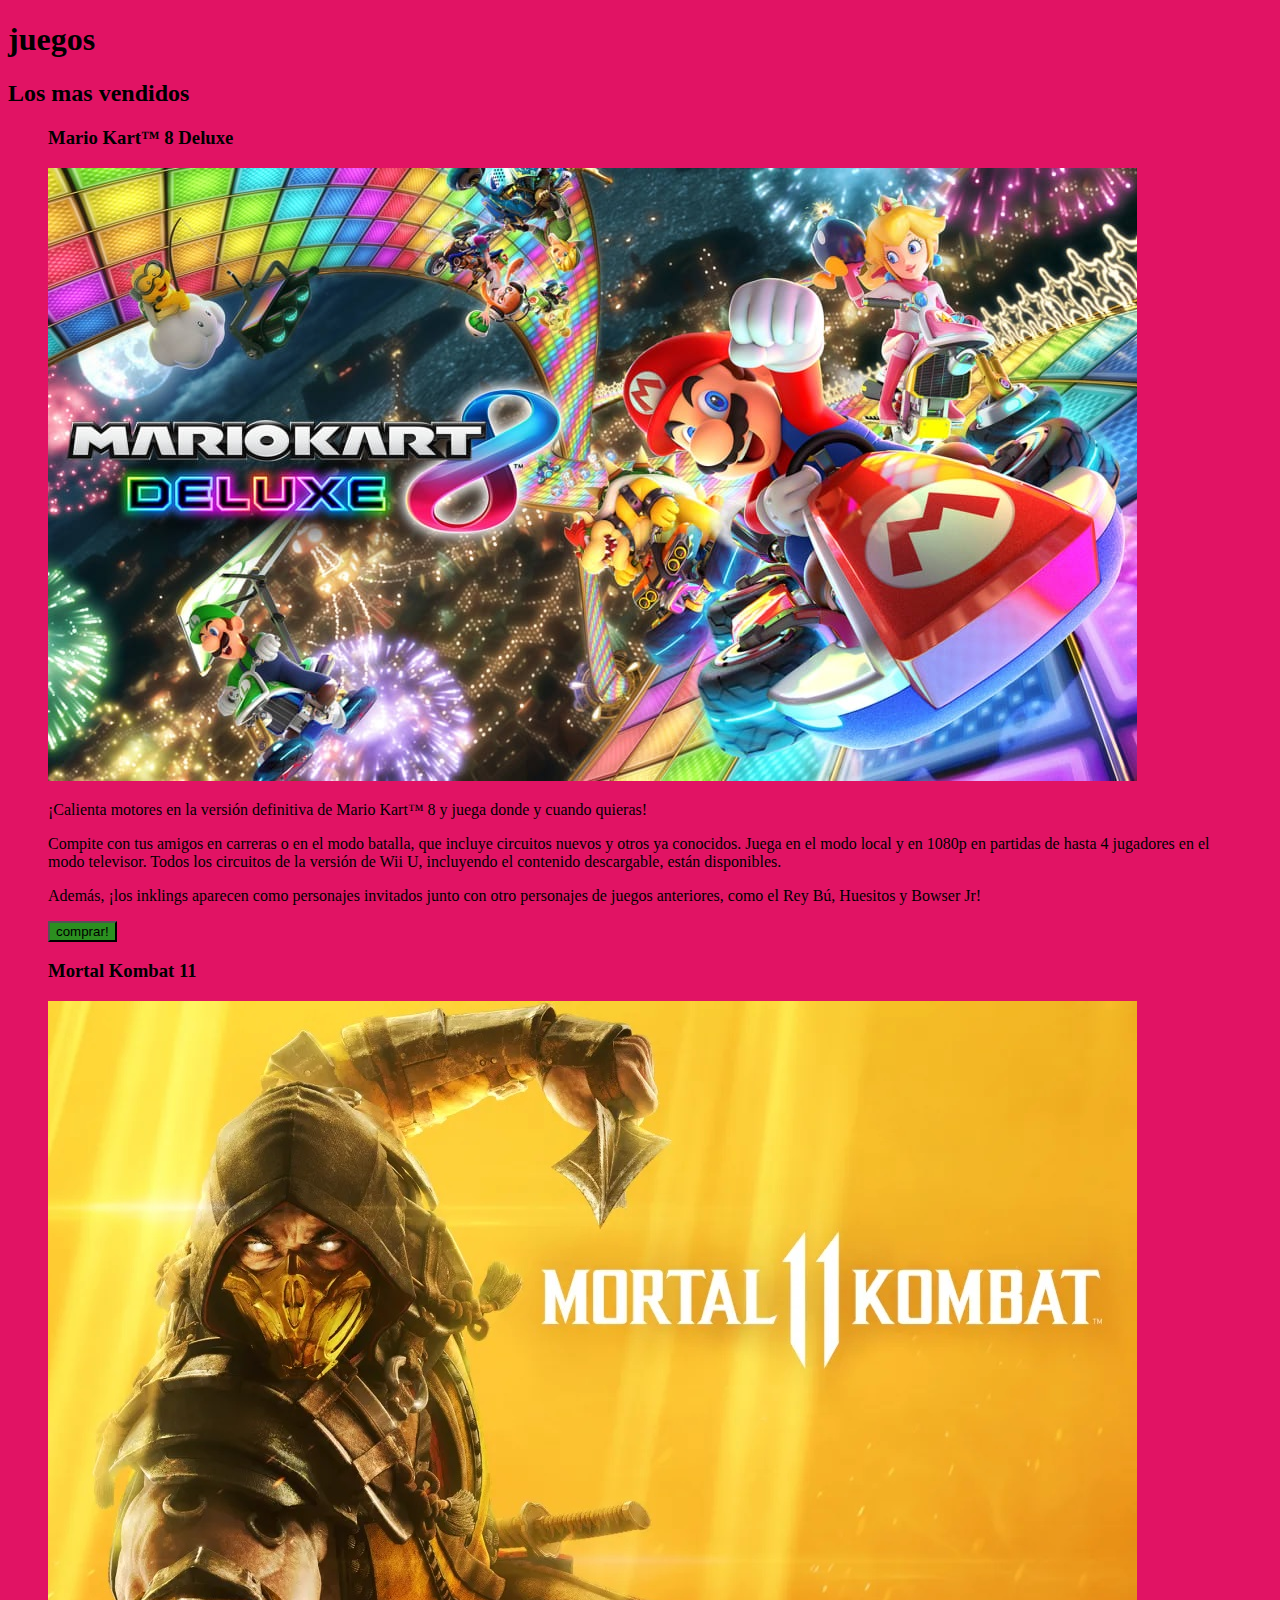
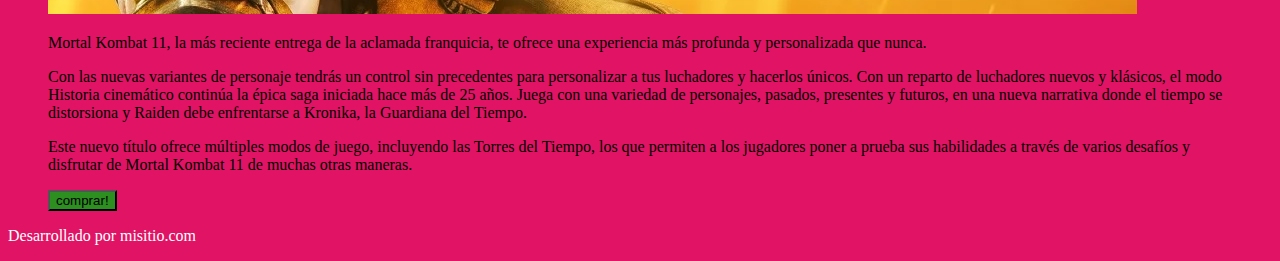
==== index.html @ 732f4241 "primer commit" ====
<!DOCTYPE html>
<html lang="en">
<head>
    <meta charset="UTF-8">
    <meta name="viewport" content="width=device-width, initial-scale=1.0">
    <title>Document</title>
    <link rel="stylesheet" href="./css/estilos-1.css">
    <style>
        
       body{
            background-color: rgb(225, 19, 100);
        }

    </style>
    
    
    <header>
        
        <h1 class="titulo">
            juegos
        </h1>
    </header>

</head>
<body>
    
    <main class="main">
        <section>
                 <h2 class="h2">
                     Los mas vendidos   
                </h2>
           
               
                <figure class="imgMario">          
                <h3 class="h3"> Mario Kart™ 8 Deluxe</h3>
                <img src=".//img/mario-kart-8-deluxe.jpg" alt="marioKart" >
                <p>¡Calienta motores en la versión definitiva de Mario Kart™ 8 y juega donde y cuando quieras!</p>

                <p>  Compite con tus amigos en carreras o en el modo batalla, que incluye circuitos nuevos y otros ya conocidos.
                    Juega en el modo local y en 1080p en partidas de hasta 4 jugadores en el modo televisor.
                    Todos los circuitos de la versión de Wii U, incluyendo el contenido descargable, están disponibles.</p>
                    
                    <p>  Además, ¡los inklings aparecen como personajes invitados junto con otro personajes de juegos anteriores,
                    como el Rey Bú, Huesitos y Bowser Jr!
                    </p>
                <div class="infomario">
                <a href="infomario.html"><button style="background-color: rgb(44, 143, 32);">comprar!</button> </a>
                </div>
                </figure>
            
            <article>
                <figure class="imgMortal">
                    <h3 class="h3">Mortal Kombat 11</h3>
                    <img src=".//img/mortal-kombat-11.jpg" alt="mortal-kombat-11">
                    <p></p> Mortal Kombat 11, la más reciente entrega de la aclamada franquicia,
                    te ofrece una experiencia más profunda y personalizada que nunca. </p>

                    <p>Con las nuevas variantes de personaje tendrás un control sin precedentes
                    para personalizar a tus luchadores y hacerlos únicos.
                    Con un reparto de luchadores nuevos y klásicos, el modo Historia cinemático
                    continúa la épica saga iniciada hace más de 25 años.
                    Juega con una variedad de personajes, pasados, presentes y futuros,
                    en una nueva narrativa donde el tiempo se distorsiona y Raiden debe
                    enfrentarse a Kronika, la Guardiana del Tiempo. </p>

                    <p>Este nuevo título ofrece múltiples modos de juego, incluyendo las Torres del Tiempo,
los que permiten a los jugadores poner a prueba sus habilidades a través de varios
                    desafíos y disfrutar de Mortal Kombat 11 de muchas otras maneras. </p>
                    <div class="infomortal">
                        <a href="infomortal.html"><button style="background-color: rgb(44, 143, 32);">comprar!</button> </a>
                        </div>

                </figure>
            </article>
        </section>
 
 
 
 
 
    </main>  
    <footer class="footer">
        <p style="color: white;">
            Desarrollado por misitio.com
        </p>
    </footer>
</body>
</html>
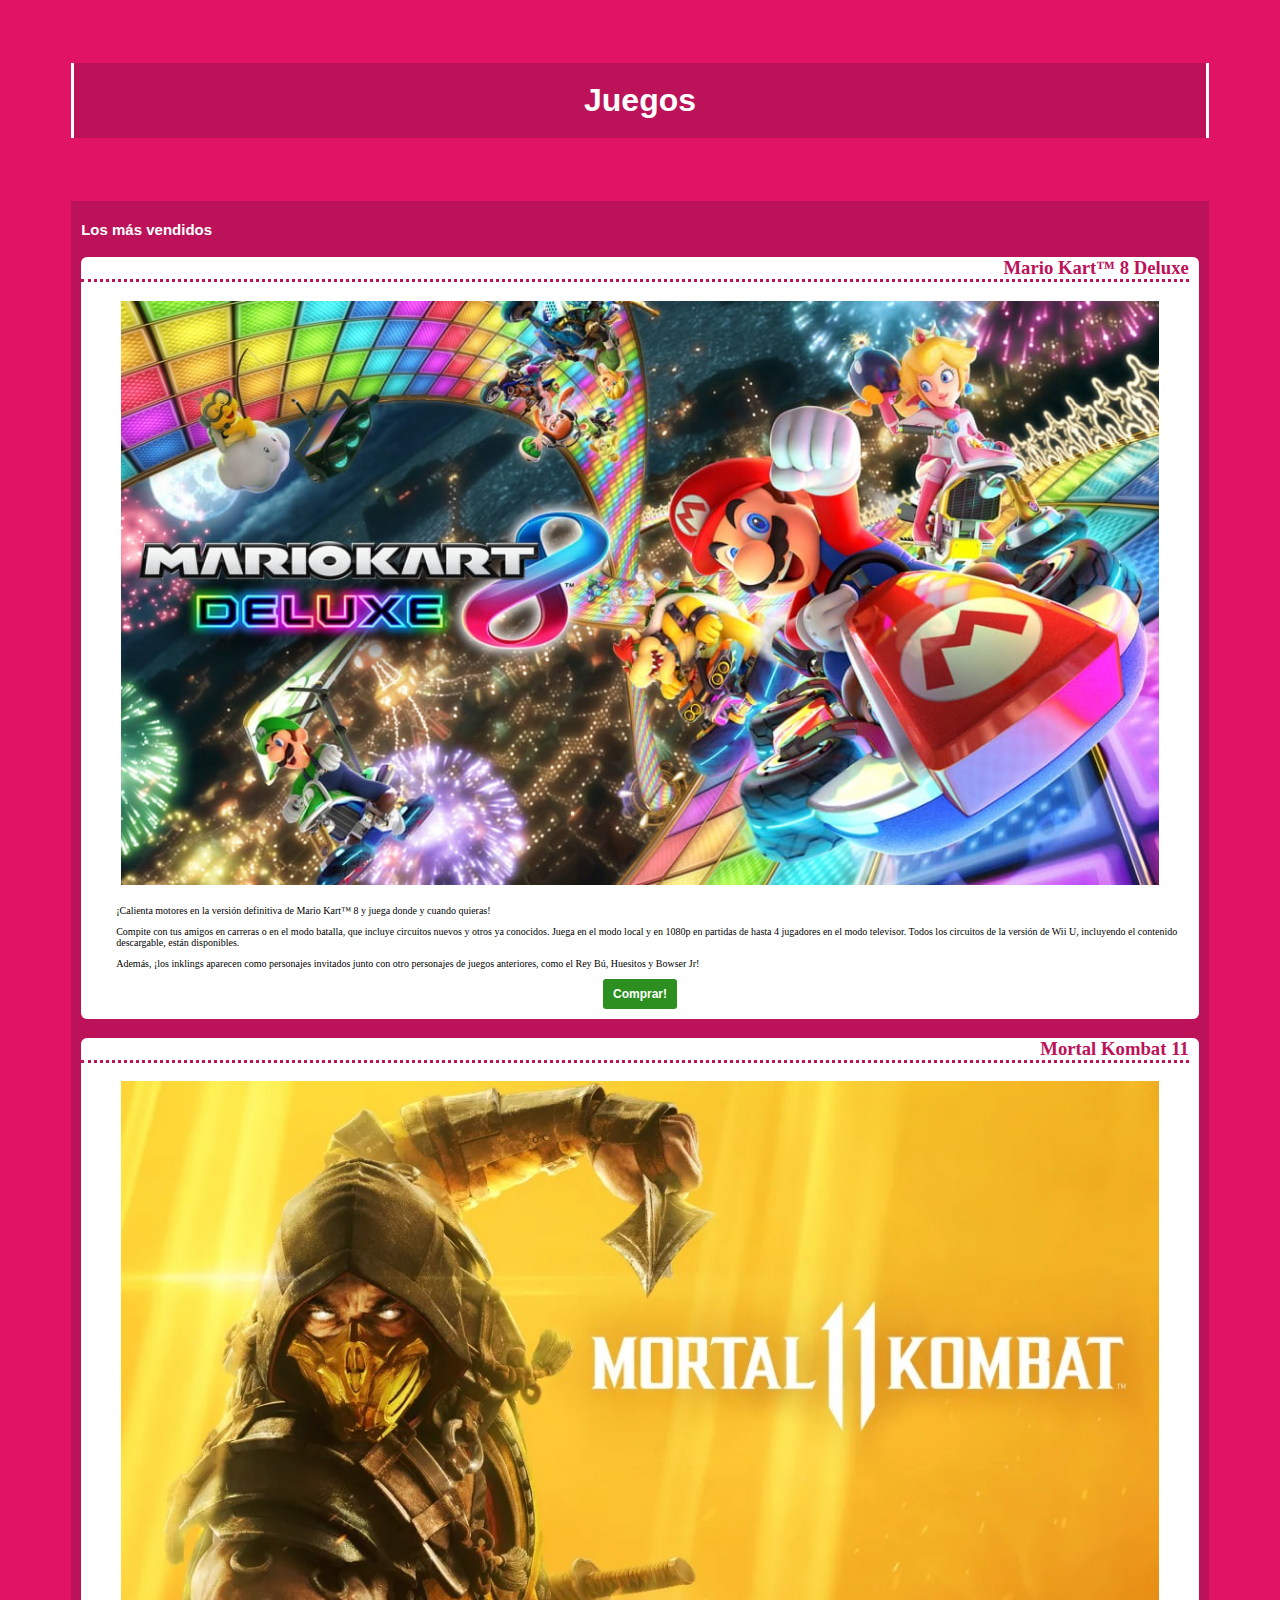
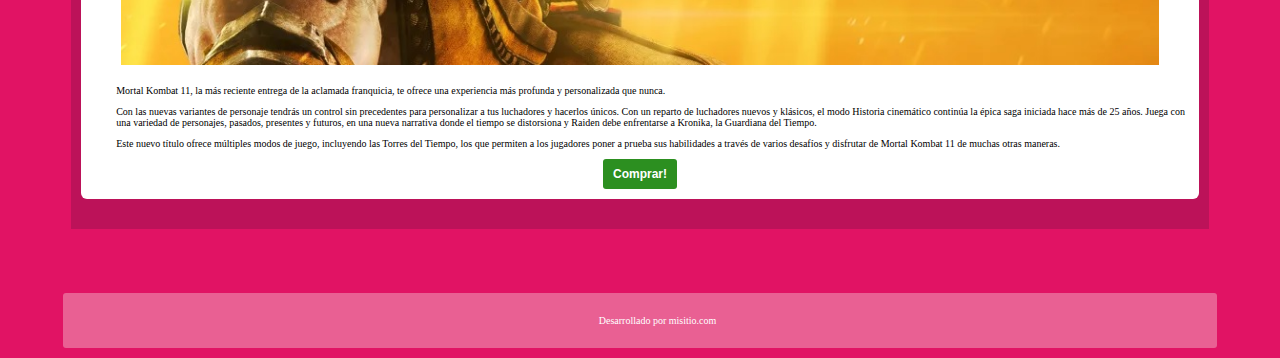
==== commit 972b4d99: "Se ordena el codigo y hacen correcciones" ====
--- a/index.html
+++ b/index.html
@@ -1,88 +1,74 @@
 <!DOCTYPE html>
-<html lang="en">
+<html lang="es">
 <head>
     <meta charset="UTF-8">
     <meta name="viewport" content="width=device-width, initial-scale=1.0">
-    <title>Document</title>
-    <link rel="stylesheet" href="./css/estilos-1.css">
-    <style>
-        
-       body{
-            background-color: rgb(225, 19, 100);
-        }
+    <title>Facunado Diaz - Loren Seballes - Juegos</title>
+    <link rel="stylesheet" href="./estilos-1.css">
 
-    </style>
-    
-    
+</head>
+<body>
+
     <header>
         
         <h1 class="titulo">
-            juegos
+            Juegos
         </h1>
     </header>
-
-</head>
-<body>
     
     <main class="main">
-        <section>
-                 <h2 class="h2">
-                     Los mas vendidos   
+        <section class="cajaPrincipal">
+                 <h2 class="subTitulo">
+                     Los más vendidos   
                 </h2>
            
-               
-                <figure class="imgMario">          
-                <h3 class="h3"> Mario Kart™ 8 Deluxe</h3>
-                <img src=".//img/mario-kart-8-deluxe.jpg" alt="marioKart" >
-                <p>¡Calienta motores en la versión definitiva de Mario Kart™ 8 y juega donde y cuando quieras!</p>
-
-                <p>  Compite con tus amigos en carreras o en el modo batalla, que incluye circuitos nuevos y otros ya conocidos.
+               <div class="cajaImg">
+                <h3 class="nombreJuego"> Mario Kart™ 8 Deluxe</h3>
+                <figure>
+                     <img class="mario" src=".//img/mario-kart-8-deluxe.jpg" alt="marioKart" >
+                </figure>
+                <p>¡Calienta motores en la versión definitiva de Mario Kart™ 8 y juega donde y cuando quieras! </p>
+                <p> Compite con tus amigos en carreras o en el modo batalla, que incluye circuitos nuevos y otros ya conocidos.
                     Juega en el modo local y en 1080p en partidas de hasta 4 jugadores en el modo televisor.
-                    Todos los circuitos de la versión de Wii U, incluyendo el contenido descargable, están disponibles.</p>
-                    
-                    <p>  Además, ¡los inklings aparecen como personajes invitados junto con otro personajes de juegos anteriores,
-                    como el Rey Bú, Huesitos y Bowser Jr!
-                    </p>
-                <div class="infomario">
-                <a href="infomario.html"><button style="background-color: rgb(44, 143, 32);">comprar!</button> </a>
+                     Todos los circuitos de la versión de Wii U, incluyendo el contenido descargable, están disponibles. </p>
+                    <p>Además, ¡los inklings aparecen como personajes invitados junto con otro personajes de juegos anteriores,
+                        como el Rey Bú, Huesitos y Bowser Jr!</p>
+                    <div class="infomario">
+                        <a href="infomario.html"><button class="botonComprar">Comprar!</button> </a>
+                     </div>
                 </div>
-                </figure>
+                  
+                
             
-            <article>
-                <figure class="imgMortal">
-                    <h3 class="h3">Mortal Kombat 11</h3>
-                    <img src=".//img/mortal-kombat-11.jpg" alt="mortal-kombat-11">
-                    <p></p> Mortal Kombat 11, la más reciente entrega de la aclamada franquicia,
-                    te ofrece una experiencia más profunda y personalizada que nunca. </p>
-
-                    <p>Con las nuevas variantes de personaje tendrás un control sin precedentes
+                <div class="cajaImg">
+                    <h3 class="nombreJuego">Mortal Kombat 11</h3>
+                    <figure>
+                         <img class="kombat" src=".//img/mortal-kombat-11.jpg" alt="mortal-kombat-11">
+                        </figure>
+                    <p> Mortal Kombat 11, la más reciente entrega de la aclamada franquicia,
+                        te ofrece una experiencia más profunda y personalizada que nunca.</p>
+                        <p>Con las nuevas variantes de personaje tendrás un control sin precedentes
                     para personalizar a tus luchadores y hacerlos únicos.
                     Con un reparto de luchadores nuevos y klásicos, el modo Historia cinemático
                     continúa la épica saga iniciada hace más de 25 años.
                     Juega con una variedad de personajes, pasados, presentes y futuros,
                     en una nueva narrativa donde el tiempo se distorsiona y Raiden debe
                     enfrentarse a Kronika, la Guardiana del Tiempo. </p>
-
-                    <p>Este nuevo título ofrece múltiples modos de juego, incluyendo las Torres del Tiempo,
-los que permiten a los jugadores poner a prueba sus habilidades a través de varios
+                        <p>Este nuevo título ofrece múltiples modos de juego, incluyendo las Torres del Tiempo,
+                    los que permiten a los jugadores poner a prueba sus habilidades a través de varios
                     desafíos y disfrutar de Mortal Kombat 11 de muchas otras maneras. </p>
                     <div class="infomortal">
-                        <a href="infomortal.html"><button style="background-color: rgb(44, 143, 32);">comprar!</button> </a>
+                        <a href="infomortal.html"><button class="botonComprar">Comprar!</button> </a>
                         </div>
-
-                </figure>
-            </article>
+                    </div>
         </section>
  
- 
- 
- 
- 
-    </main>  
+      </main>  
     <footer class="footer">
-        <p style="color: white;">
+        <p>
             Desarrollado por misitio.com
         </p>
     </footer>
 </body>
+
 </html>--- a/estilos-1.css
+++ b/estilos-1.css
@@ -0,0 +1,130 @@
+
+body{
+    background-color: rgb(225, 19, 100);
+}
+
+.titulo{
+    font-family: Arial, Helvetica, sans-serif;
+    color: white;
+    text-align: center;
+    background-color: rgb(188, 18, 89) ;
+    border-right: 3px white solid;
+    border-left: 3px white solid;
+    line-height: 75px;
+    margin:5%;    
+}
+.main{
+   
+    margin: 5%;
+    background-color:rgb(188, 18, 89) ;
+    height: 120%;
+}
+.subTitulo{
+    color: white;
+    font-family: Arial, Helvetica, sans-serif;
+    pointer-events: all;
+    padding-top: 20px;
+    padding-left: 10px;
+    font-size: 15px;
+}
+
+.mario{
+  margin: px;
+  width: 100%;
+  height: 100%;
+    
+}
+.cajaPrincipal {
+   
+    border-radius: 25px;
+    padding-bottom: 30px;
+}
+.cajaImg {
+    background-color: white;
+    margin-left: 10px;
+    margin-right: 10px;
+    border: none;
+    border-radius: 6px;
+   
+}
+p {
+    font-size: 10px;
+    margin-left: 35px;
+}
+
+.nombreJuego{
+    color:rgb(188, 18, 89);
+    text-align: right;
+   border-bottom-style:dotted ;
+   margin-right: 10px;
+}
+
+.kombat{
+    margin: px;
+    width: 100%;
+    height: 100%;
+}
+
+.botonComprar {
+    background-color: rgb(44, 143, 32);
+    font-size: 12px;
+    padding: 8px 10px;
+    color: white;
+    border: none;
+    border-radius: 3px;
+    cursor: pointer;
+    margin-bottom: 10px;
+    font-weight: bold;
+}
+
+.comprar{
+    text-align: center;
+    background: rgb(44, 143, 32);
+    font-family: Arial, Helvetica, sans-serif;
+    
+
+}
+.footer{
+    margin: 0px 55px;
+    background-color: #E96093;
+    text-align: center;
+    line-height: 55px;
+    border: none;
+    border-radius: 3px;
+    color: white;
+}
+.infomortal{
+    text-align: center;   
+}
+.infomario{
+    text-align: center;
+}
+.Tmortal{
+    font-family: Arial, Helvetica, sans-serif;
+    color:  rgb(254, 197, 1);
+    text-align: center;
+    background-color: rgb(15, 10, 12) ;
+    border-right: 3px rgb(254, 197, 1) solid;
+    border-left: 3px rgb(254, 197, 1) solid;
+    line-height: 75px;
+    margin:5%;    
+}
+.h2mortal{
+    font-size:30px;
+}
+.mainmortal{
+    text-align: center;
+    background-color: rgb(15, 10, 12) ;
+    color: rgb(254, 197, 1) ;
+    margin:5%;
+}
+.imagenes{
+    width: 40%;
+    display: flex;
+    border: 3px rgb(254, 197, 1);
+}
+.botonmo{
+    text-align: center;
+    color: black;
+    
+}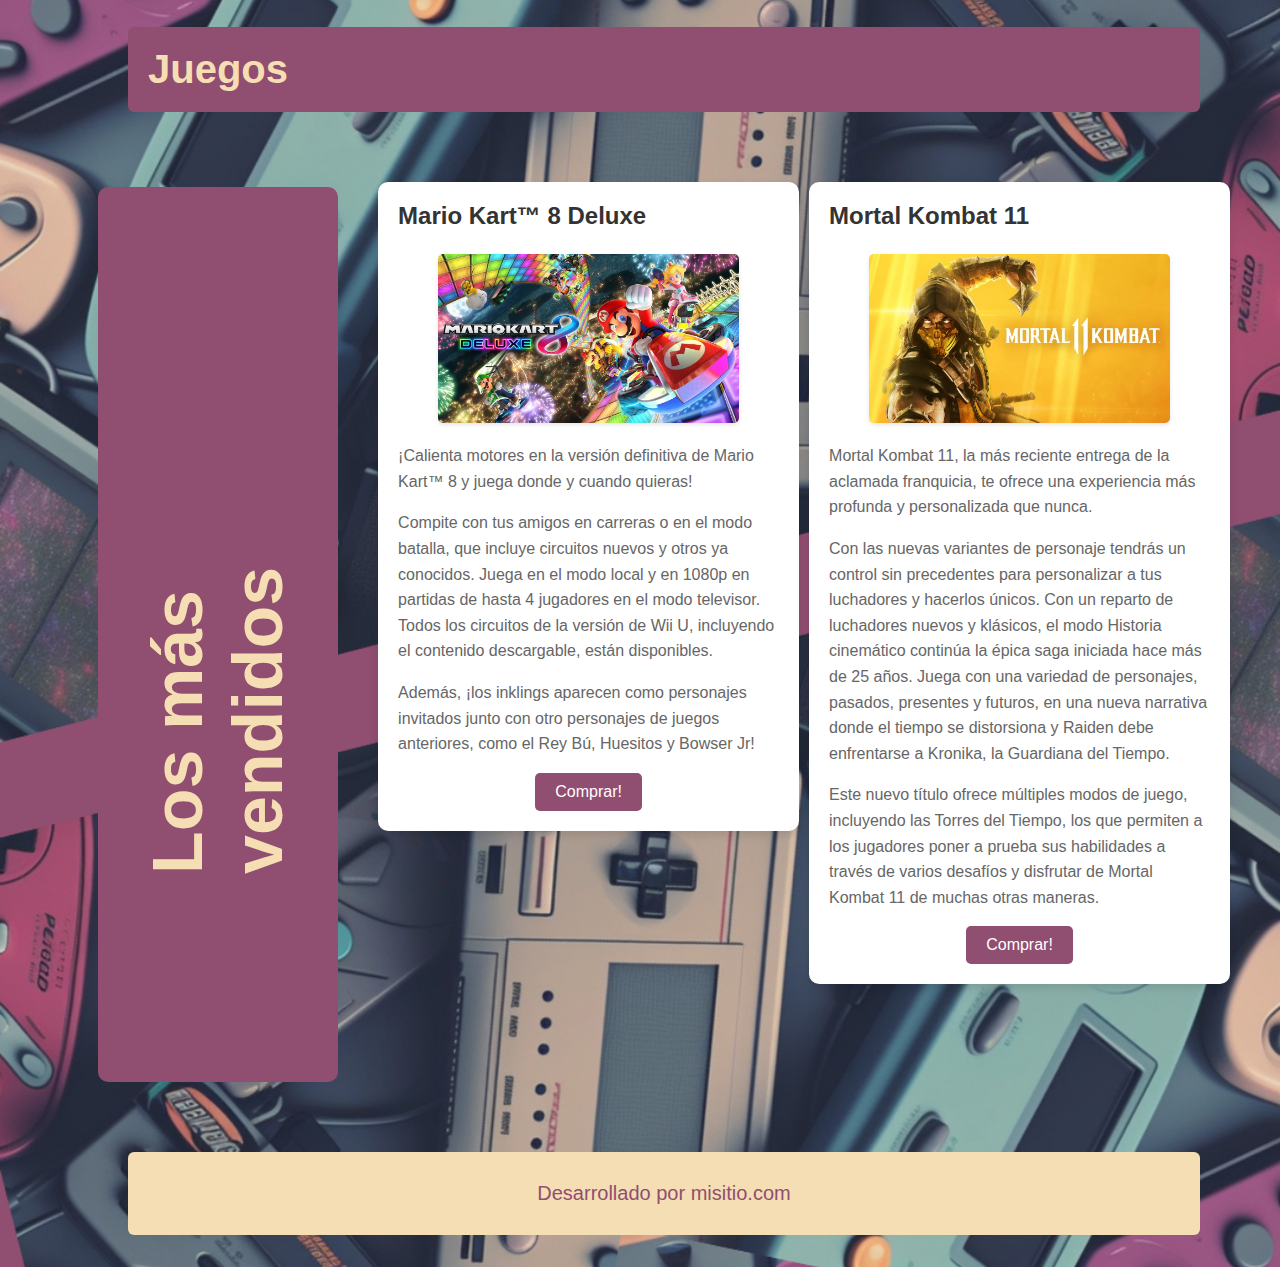
==== commit f715f9b6: "se agrega css del diseño 2" ====
--- a/index.html
+++ b/index.html
@@ -4,7 +4,8 @@
     <meta charset="UTF-8">
     <meta name="viewport" content="width=device-width, initial-scale=1.0">
     <title>Facunado Diaz - Loren Seballes - Juegos</title>
-    <link rel="stylesheet" href="./estilos-1.css">
+   <!-- <link rel="stylesheet" href="./estilos-1.css"> -->
+    <link rel="stylesheet" href="./estilos-2.css">
 
 </head>
 <body>
@@ -18,32 +19,30 @@
     
     <main class="main">
         <section class="cajaPrincipal">
-                 <h2 class="subTitulo">
-                     Los más vendidos   
-                </h2>
-           
-               <div class="cajaImg">
+        <h2 class="subTitulo">
+            Los más vendidos   
+                </h2> 
+        <div class="cajaImg">
                 <h3 class="nombreJuego"> Mario Kart™ 8 Deluxe</h3>
                 <figure>
-                     <img class="mario" src=".//img/mario-kart-8-deluxe.jpg" alt="marioKart" >
+                <img class="mario" src=".//img/mario-kart-8-deluxe.jpg" alt="marioKart" >
                 </figure>
                 <p>¡Calienta motores en la versión definitiva de Mario Kart™ 8 y juega donde y cuando quieras! </p>
                 <p> Compite con tus amigos en carreras o en el modo batalla, que incluye circuitos nuevos y otros ya conocidos.
                     Juega en el modo local y en 1080p en partidas de hasta 4 jugadores en el modo televisor.
-                     Todos los circuitos de la versión de Wii U, incluyendo el contenido descargable, están disponibles. </p>
+                Todos los circuitos de la versión de Wii U, incluyendo el contenido descargable, están disponibles. </p>
                     <p>Además, ¡los inklings aparecen como personajes invitados junto con otro personajes de juegos anteriores,
                         como el Rey Bú, Huesitos y Bowser Jr!</p>
                     <div class="infomario">
                         <a href="infomario.html"><button class="botonComprar">Comprar!</button> </a>
-                     </div>
-                </div>
-                  
+            </div>
+                </div>  
                 
             
                 <div class="cajaImg">
                     <h3 class="nombreJuego">Mortal Kombat 11</h3>
                     <figure>
-                         <img class="kombat" src=".//img/mortal-kombat-11.jpg" alt="mortal-kombat-11">
+                    <img class="kombat" src=".//img/mortal-kombat-11.jpg" alt="mortal-kombat-11">
                         </figure>
                     <p> Mortal Kombat 11, la más reciente entrega de la aclamada franquicia,
                         te ofrece una experiencia más profunda y personalizada que nunca.</p>
@@ -62,8 +61,7 @@
                         </div>
                     </div>
         </section>
- 
-      </main>  
+    </main>  
     <footer class="footer">
         <p>
             Desarrollado por misitio.com
--- a/estilos-1.css
+++ b/estilos-1.css
@@ -14,7 +14,6 @@
     margin:5%;    
 }
 .main{
-   
     margin: 5%;
     background-color:rgb(188, 18, 89) ;
     height: 120%;
@@ -29,13 +28,11 @@
 }
 
 .mario{
-  margin: px;
-  width: 100%;
-  height: 100%;
+    width: 100%;
+    height: 100%;
     
 }
 .cajaPrincipal {
-   
     border-radius: 25px;
     padding-bottom: 30px;
 }
@@ -45,7 +42,6 @@
     margin-right: 10px;
     border: none;
     border-radius: 6px;
-   
 }
 p {
     font-size: 10px;
@@ -55,12 +51,11 @@
 .nombreJuego{
     color:rgb(188, 18, 89);
     text-align: right;
-   border-bottom-style:dotted ;
-   margin-right: 10px;
+    border-bottom-style:dotted ;
+    margin-right: 10px;
 }
 
 .kombat{
-    margin: px;
     width: 100%;
     height: 100%;
 }
@@ -99,6 +94,13 @@
 .infomario{
     text-align: center;
 }
+
+/* Página Mortal Kombat*/
+
+.fondoDos{
+    background-color: black;
+}
+
 .Tmortal{
     font-family: Arial, Helvetica, sans-serif;
     color:  rgb(254, 197, 1);
@@ -111,20 +113,149 @@
 }
 .h2mortal{
     font-size:30px;
-}
-.mainmortal{
-    text-align: center;
-    background-color: rgb(15, 10, 12) ;
+    color: rgb(254, 197, 1);
+}
+.mainMortal{
+    text-align: center;
+    background-color: black;
+    margin:5%;
+}
+
+.mainMortal p {
     color: rgb(254, 197, 1) ;
-    margin:5%;
-}
+    font-size: 15px;
+}
+
 .imagenes{
     width: 40%;
     display: flex;
     border: 3px rgb(254, 197, 1);
 }
-.botonmo{
+.botonMo{
     text-align: center;
     color: black;
+    border: none;
+    border-radius: 3px;
+    cursor: pointer;
+    background-color: rgb(254, 197, 1);
+}
+.contenedor {
+    max-width: 100%;
+    margin: 0 auto;
+}
+.contenedor img {
+    max-width: 100%;
+    height: auto; 
+    display: block; 
+    margin: 5px;
+}
+
+  /* Página Super Mario*/
+.fondoTres{
+    background-image: url(./img/FondoMario.png) ;
+    background-size:cover; 
+    background-repeat: no-repeat; 
+
+}
+nav {
+    max-width: 100%;
+    height: 50px; 
+}
+.barraNav {
+    background-color: white;
+    border-radius: 10px;
+    box-shadow: 0 2px 4px rgba(0, 0, 0, 0.1);
+    padding: 10px; 
+    margin-bottom: 30px;
+}
+ul {
+    list-style-type: none; 
+    padding: 0px;
+    display: flex;
+    justify-content: center;
+}
+li {
+    margin: 0px 20px;
+    color: cadetblue;
+    font-family: "Bebas Neue", sans-serif;
+    font-size: 25px;
+}
+a {
+    text-decoration: none;
+    color: cadetblue;
+}
+.contenedorImg {
+    background-color: white;
+    margin-left: 10rem;
+    margin-right: 10rem;
+    border: none;
+    border-radius: 6px;
+    padding: 20px; 
+}
+.img2 {
+    width: 100%;
+    height: 600px;
+}
+.tituloMario {
     
-}+        font-family: "Bebas Neue", sans-serif;
+        font-weight: 600;
+        font-style: normal;
+        text-align: center;
+        font-size: 80px;
+        color: rgba(17, 16, 16, 0.703);
+        margin-bottom: 20px;
+}
+.infoJuego h2 {
+    text-align: center;
+    font-family: "Bebas Neue", sans-serif;
+    font-size: 35px;
+    color: rgba(17, 16, 16, 0.749);
+    background-color: rgba(17, 16, 16, 0.703);
+    color: white;
+    margin-right: 10rem;
+    margin-left: 10rem;
+    border: none;
+    border-radius: 6px;
+    padding-bottom: 20px;
+    padding-top: 20px;
+}
+
+.infoJuego p {
+    font-size: 20px;
+    margin-right: 10rem;
+    margin-left: 10rem;
+    font-family: Helvetica, Arial;
+    text-align:center;
+    color: rgb(84, 83, 83);
+}
+.contenedorImagenes {
+    justify-content: center; 
+    align-items: center;  
+    display: flex; 
+}
+.contenedorImagenes img {
+    max-width: 100%; 
+    height: 400px; 
+    margin: 0 10px; 
+}
+.ultimoTitulo {
+        font-family: "Bebas Neue", sans-serif;
+        font-weight: 600;
+        font-style: normal;
+        text-align: center;
+        font-size: 80px;
+        color: rgba(17, 16, 17, 0.703);
+        margin-bottom: 20px;
+}
+h4 {
+    font-family: Helvetica, Arial;
+    text-align:center;
+    background-color: white;
+    padding-bottom: 20px;
+    padding-top: 20px;
+    border: none;
+    border-radius: 6px;
+    color:cadetblue;
+    margin-top: 50px;
+}
--- a/estilos-2.css
+++ b/estilos-2.css
@@ -0,0 +1,110 @@
+body {
+    background-image: url(./img/fondo.png);
+    background-repeat: no-repeat; 
+    background-size: cover; 
+    background-position: center;
+    font-family: Arial, sans-serif;
+    margin: 0px;
+}
+
+.titulo {
+    background-color: #904E70;
+    color: wheat;
+    padding: 20px;
+    font-size: 40px;
+    border-radius: 6px;
+    margin-right: 5rem;
+    margin-left: 8rem;
+}
+
+.cajaPrincipal {
+    max-width: 1200px;
+    margin: 50px auto;
+    padding: 20px;
+    display: flex; 
+    justify-content: space-between;
+    align-items: flex-start;    
+}
+
+.subTitulo {
+    text-align:left;
+    color: wheat;
+    font-weight: bold;  
+    writing-mode: vertical-rl; 
+    transform: rotate(-180deg); 
+    margin-right: 40px; 
+    margin-top: 5px;
+    flex-direction: column;
+    font-size: 70px;
+    background-color: #904E70;
+    border-radius: 10px;
+    padding-left: 40px;
+    padding-right: 40px;
+    padding-top: 13rem;
+    padding-bottom: 13rem;
+}
+
+
+.cajaImg {
+    background-color: #fff;
+    border-radius: 10px;
+    box-shadow: 0 4px 8px rgba(0, 0, 0, 0.1);
+    padding: 20px;
+    width: calc(50% - 20px); 
+    box-sizing: border-box;
+    margin-right: 10px;
+}
+
+.cajaImg h3 {
+    margin-top: 0;
+    font-size: 1.5em;
+    color: #333;
+}
+
+.cajaImg p {
+    line-height: 1.6;
+    color: #666;
+}
+
+.cajaImg figure {
+    margin-bottom: 15px;
+    text-align: center;
+}
+
+.cajaImg img {
+    max-width: 100%;
+    border-radius: 5px;
+    box-shadow: 0 2px 4px rgba(0, 0, 0, 0.1);
+}
+
+.infomario, .infomortal {
+    text-align: center;
+    margin-top: 10px;
+}
+
+.botonComprar {
+    background-color: #904E70; 
+    color: #fff; 
+    border: none;
+    padding: 10px 20px;
+    font-size: 1em;
+    border-radius: 5px;
+    cursor: pointer;
+    transition: background-color 0.3s ease;
+}
+
+.botonComprar:hover {
+    background-color: #904E70; 
+}
+.footer {
+    background-color: wheat;
+    color: #904E70;
+    text-align: center;
+    font-size: 20px;
+    padding: 10px;
+    border-radius: 6px;
+    margin-right: 5rem;
+    margin-left: 8rem;
+    margin-bottom: 2rem;
+}
+
